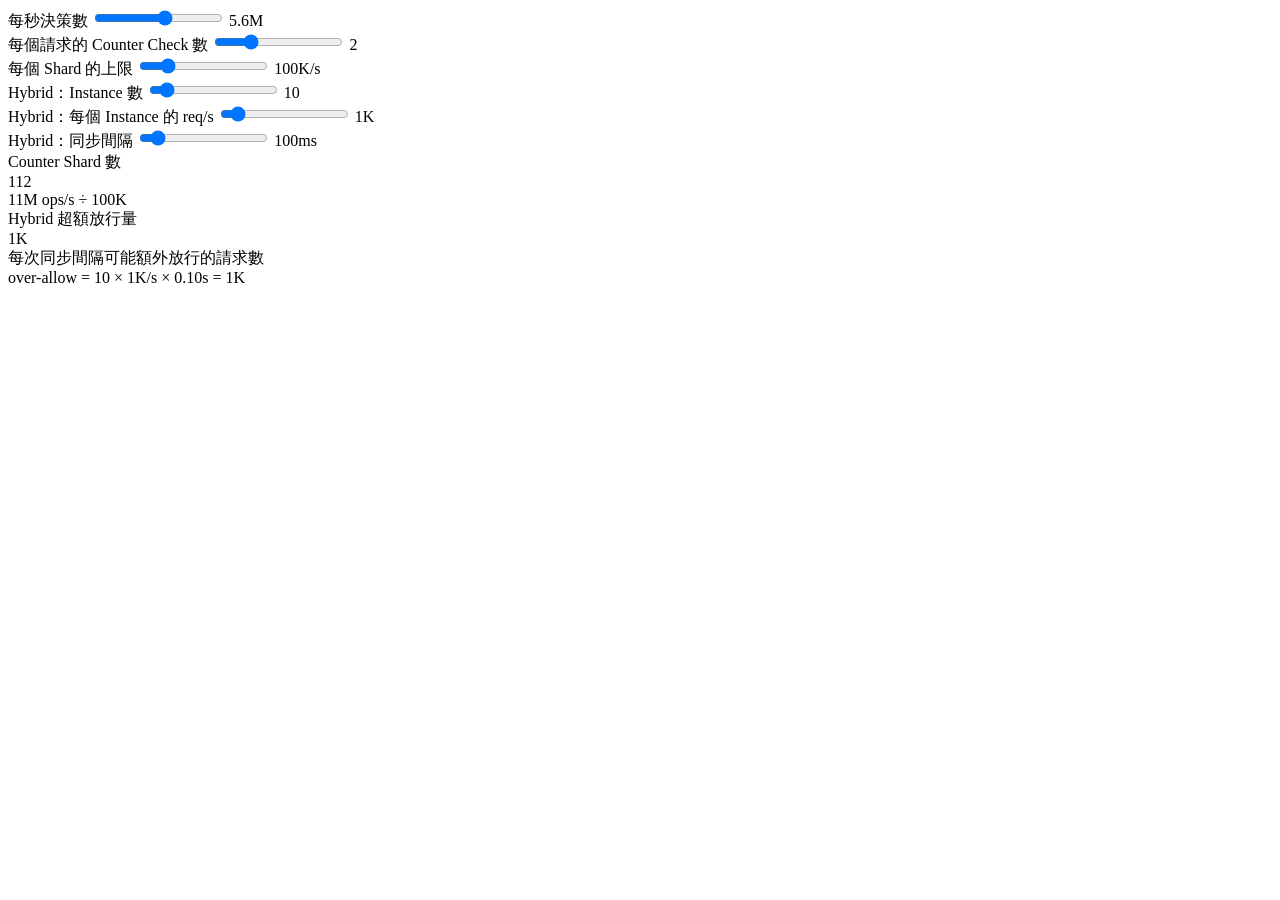
==== rate-limiter-estimator/index.html @ e9130272 "Add rate limiter estimation tool" ====
<!doctype html>
<html lang="zh-Hant">
<head>
  <meta charset="utf-8" />
  <meta name="viewport" content="width=device-width, initial-scale=1" />
  <title>Rate Limiter 容量估算工具</title>
  <link rel="stylesheet" href="./style.css" />
  <script src="./script.js" defer></script>
</head>
<body>
  <main class="estimator">
    <div class="control-row">
      <label for="decisions">每秒決策數</label>
      <input id="decisions" type="range" min="100000" max="10000000" step="100000" value="5600000" />
      <span id="decisionsValue">5.6M</span>
    </div>

    <div class="control-row">
      <label for="checks">每個請求的 Counter Check 數</label>
      <input id="checks" type="range" min="1" max="5" step="1" value="2" />
      <span id="checksValue">2</span>
    </div>

    <div class="control-row">
      <label for="ceiling">每個 Shard 的上限</label>
      <input id="ceiling" type="range" min="10000" max="500000" step="10000" value="100000" />
      <span id="ceilingValue">100K/s</span>
    </div>

    <div class="control-row">
      <label for="instances">Hybrid：Instance 數</label>
      <input id="instances" type="range" min="1" max="100" step="1" value="10" />
      <span id="instancesValue">10</span>
    </div>

    <div class="control-row">
      <label for="reqPerInstance">Hybrid：每個 Instance 的 req/s</label>
      <input id="reqPerInstance" type="range" min="100" max="10000" step="100" value="1000" />
      <span id="reqPerInstanceValue">1K</span>
    </div>

    <div class="control-row">
      <label for="syncInterval">Hybrid：同步間隔</label>
      <input id="syncInterval" type="range" min="10" max="1000" step="10" value="100" />
      <span id="syncIntervalValue">100ms</span>
    </div>

    <section class="results">
      <article class="result-card">
        <div class="result-title">Counter Shard 數</div>
        <div id="shardCount" class="result-number blue">112</div>
        <div id="shardFormula" class="result-note">11M ops/s ÷ 100K</div>
      </article>

      <article class="result-card">
        <div class="result-title">Hybrid 超額放行量</div>
        <div id="overAllowance" class="result-number red">1K</div>
        <div class="result-note">每次同步間隔可能額外放行的請求數</div>
      </article>
    </section>

    <div id="formula" class="formula">over-allow = 10 × 1K/s × 0.10s = 1K</div>
  </main>
</body>
</html>
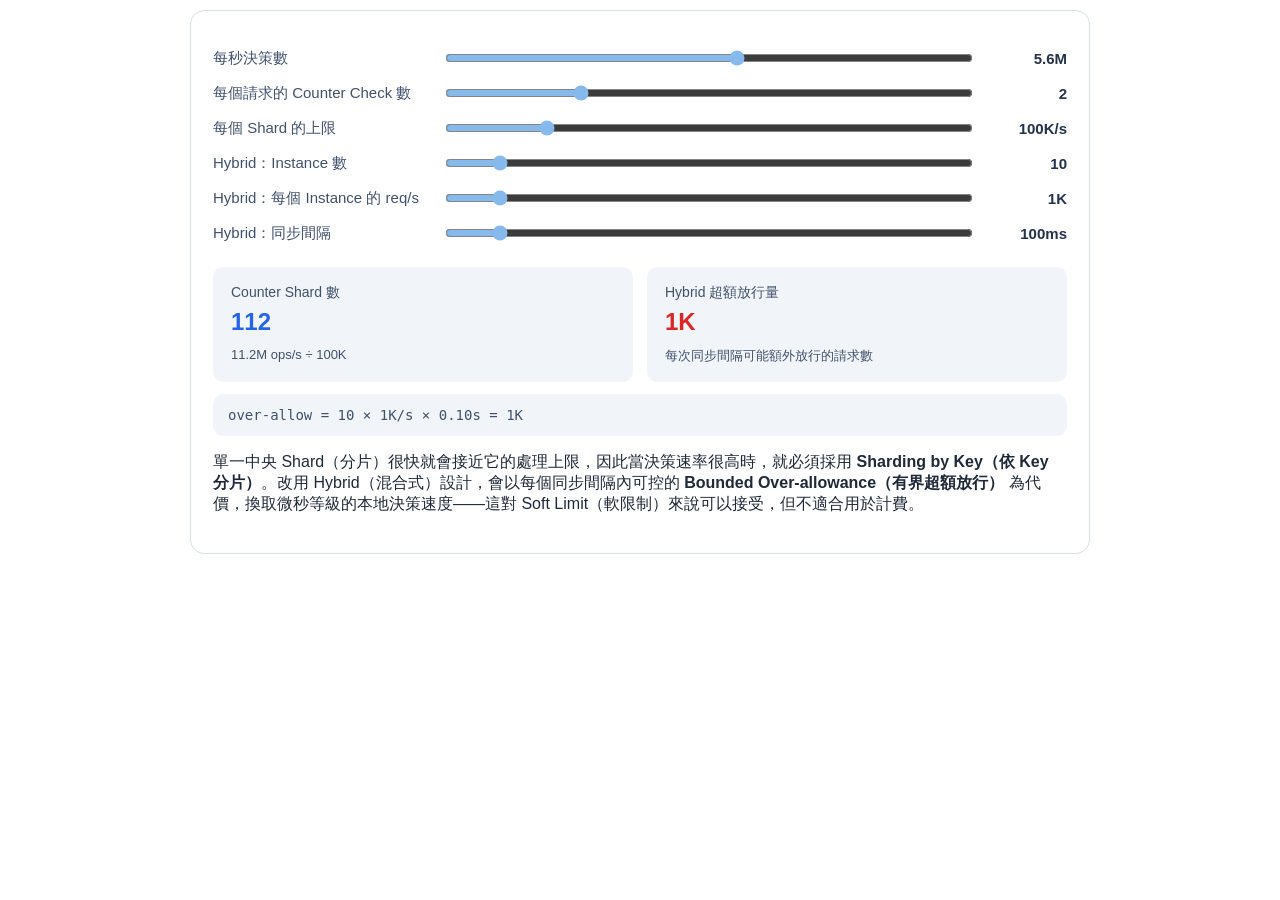
==== commit 27ef1083: "Add Chinese explanation to rate limiter estimator" ====
--- a/rate-limiter-estimator/index.html
+++ b/rate-limiter-estimator/index.html
@@ -60,6 +60,10 @@
     </section>
 
     <div id="formula" class="formula">over-allow = 10 × 1K/s × 0.10s = 1K</div>
+
+    <p class="explanation">
+      單一中央 Shard（分片）很快就會接近它的處理上限，因此當決策速率很高時，就必須採用 <strong class="blue-text">Sharding by Key（依 Key 分片）</strong>。改用 Hybrid（混合式）設計，會以每個同步間隔內可控的 <strong class="red-text">Bounded Over-allowance（有界超額放行）</strong> 為代價，換取微秒等級的本地決策速度——這對 Soft Limit（軟限制）來說可以接受，但不適合用於計費。
+    </p>
   </main>
 </body>
 </html>
--- a/rate-limiter-estimator/style.css
+++ b/rate-limiter-estimator/style.css
@@ -0,0 +1,105 @@
+html, body {
+  margin: 0;
+  padding: 0;
+  background: #ffffff;
+  color: #1f2937;
+  font-family: Inter, -apple-system, BlinkMacSystemFont, "Segoe UI", Roboto, Helvetica, Arial, sans-serif;
+  color-scheme: light;
+}
+
+* { box-sizing: border-box; }
+body { padding: 10px; }
+
+.estimator {
+  width: 100%;
+  max-width: 900px;
+  margin: 0 auto;
+  padding: 22px;
+  background: #ffffff;
+  border: 1px solid #d9dee7;
+  border-radius: 14px;
+}
+
+.control-row {
+  display: grid;
+  grid-template-columns: 220px minmax(180px, 1fr) 86px;
+  align-items: center;
+  gap: 10px;
+  margin: 15px 0;
+}
+
+.control-row label {
+  color: #40516c;
+  font-size: 15px;
+}
+
+.control-row span {
+  text-align: right;
+  color: #24324a;
+  font-weight: 600;
+  font-size: 15px;
+}
+
+input[type="range"] {
+  width: 100%;
+  accent-color: #86b9ec;
+  cursor: pointer;
+}
+
+.results {
+  display: grid;
+  grid-template-columns: 1fr 1fr;
+  gap: 14px;
+  margin-top: 24px;
+}
+
+.result-card,
+.formula {
+  background: #f1f5f9;
+  border-radius: 10px;
+}
+
+.result-card {
+  padding: 17px 18px;
+  min-height: 112px;
+}
+
+.result-title {
+  color: #40516c;
+  font-size: 14px;
+}
+
+.result-number {
+  margin-top: 8px;
+  font-size: 24px;
+  line-height: 1;
+  font-weight: 700;
+}
+
+.blue { color: #2563eb; }
+.red { color: #dc2626; }
+
+.result-note {
+  margin-top: 13px;
+  color: #40516c;
+  font-size: 13px;
+}
+
+.formula {
+  margin-top: 12px;
+  padding: 13px 15px;
+  color: #40516c;
+  font-family: ui-monospace, SFMono-Regular, Menlo, Monaco, Consolas, monospace;
+  font-size: 14px;
+}
+
+@media (max-width: 700px) {
+  .control-row {
+    grid-template-columns: 1fr;
+    gap: 6px;
+    margin-bottom: 19px;
+  }
+
+  .control-row span { text-align: left; }
+  .results { grid-template-columns: 1fr; }
+}
